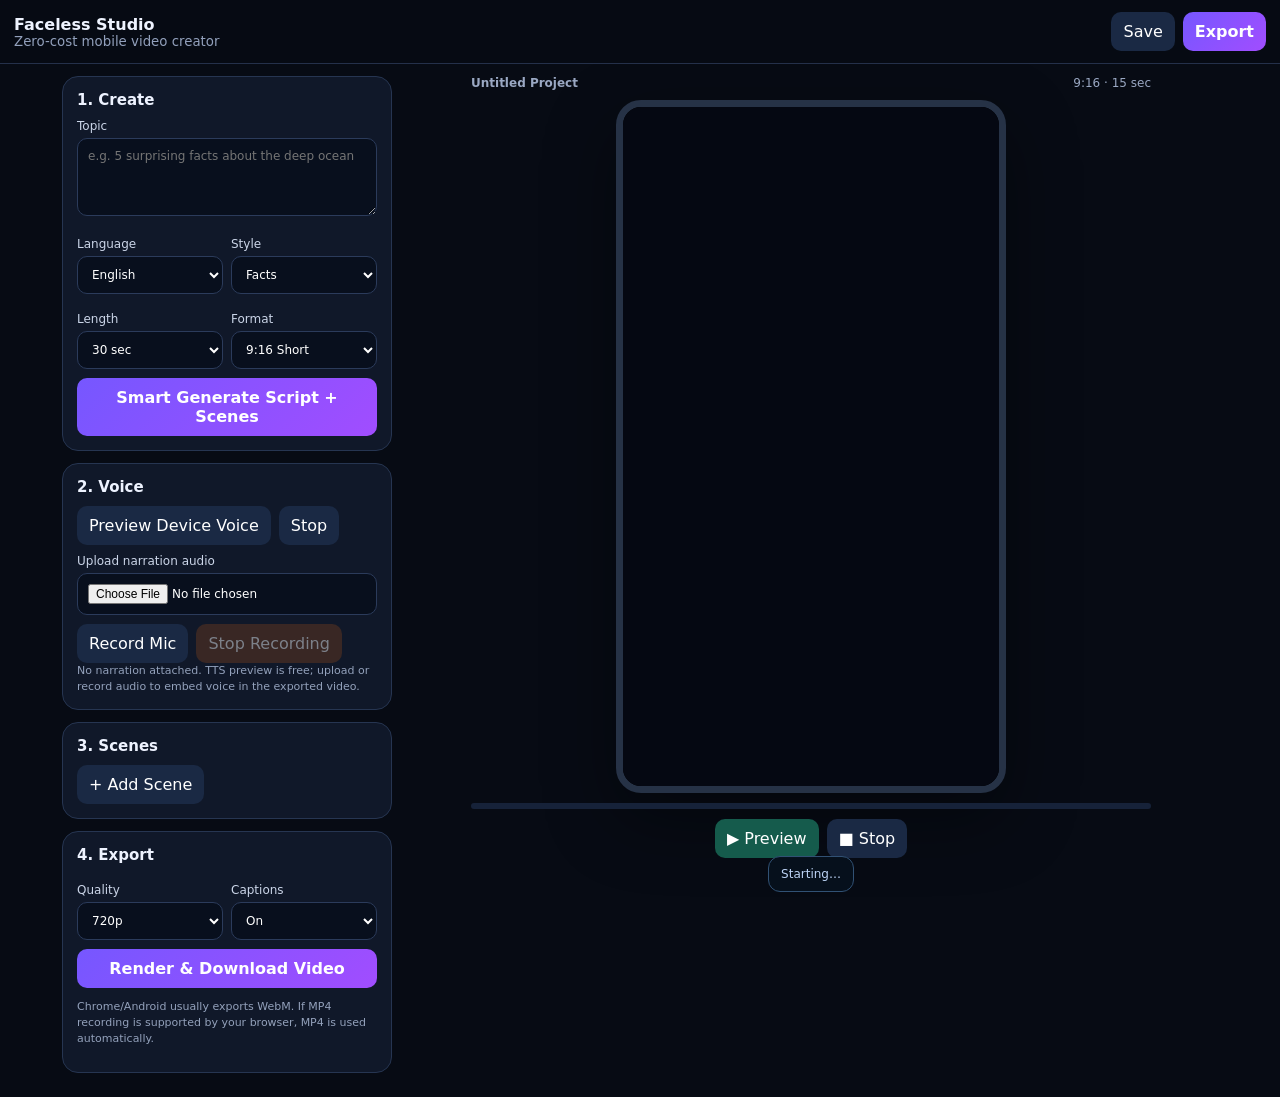
==== faceless-studio/index.html @ f6150e95 "Add zero-cost Faceless Studio live app" ====
<!doctype html>
<html lang="en">
<head>
<meta charset="utf-8">
<meta name="viewport" content="width=device-width,initial-scale=1,viewport-fit=cover">
<meta name="theme-color" content="#0a0f1f">
<title>Faceless Studio Live</title>
<style>
*{box-sizing:border-box}html,body{margin:0;background:#070b14;color:#eef3ff;font-family:system-ui,-apple-system,Segoe UI,Roboto,sans-serif}button,input,select,textarea{font:inherit}button{cursor:pointer}
header{position:sticky;top:0;z-index:20;display:flex;justify-content:space-between;align-items:center;padding:12px 14px;background:rgba(7,11,20,.95);border-bottom:1px solid #24304a}
.brand{font-weight:900}.brand small{display:block;color:#92a0bc;font-weight:500}.wrap{max-width:1180px;margin:auto;padding:12px;display:grid;grid-template-columns:330px 1fr;gap:12px}
.card{background:#101829;border:1px solid #263551;border-radius:16px;padding:14px;margin-bottom:12px}.card h3{margin:0 0 10px;font-size:15px}
label{display:block;font-size:12px;color:#cbd5e8;margin:9px 0}textarea,input,select{width:100%;margin-top:5px;background:#080f1d;color:#fff;border:1px solid #2b3b5b;border-radius:10px;padding:10px;outline:none}textarea{min-height:78px;resize:vertical}
.grid{display:grid;grid-template-columns:1fr 1fr;gap:8px}.row{display:flex;gap:8px;flex-wrap:wrap}.btn{border:0;border-radius:10px;padding:10px 12px;color:#fff;background:#1a2944}.btn.primary{background:linear-gradient(135deg,#7657ff,#a14dff);font-weight:800}.btn.good{background:#155b4c}.btn.warn{background:#6b3b1f}.btn:disabled{opacity:.45}
.stage{display:flex;flex-direction:column;align-items:center;gap:10px}.phone{width:min(390px,86vw);aspect-ratio:9/16;border:7px solid #263246;border-radius:25px;overflow:hidden;background:#000;box-shadow:0 26px 70px rgba(0,0,0,.4)}canvas{width:100%;height:100%;display:block;background:#050812}
.meta{width:min(680px,100%);display:flex;justify-content:space-between;gap:8px;color:#9aa8c3;font-size:12px}.progress{height:6px;background:#162239;border-radius:99px;overflow:hidden;width:min(680px,100%)}.progress>div{height:100%;width:0;background:#7c5cff}
.scene{border:1px solid #293a59;background:#0b1322;border-radius:13px;padding:11px;margin:8px 0}.scene-head{display:flex;justify-content:space-between;gap:8px;align-items:center}.scene-head strong{font-size:12px}.mini{padding:6px 8px;font-size:11px}
.status{position:sticky;bottom:8px;z-index:15;border:1px solid #315174;background:rgba(7,17,30,.96);padding:10px 12px;border-radius:12px;font-size:12px;color:#bcd3f5}.ok{border-color:#276855;color:#bff6e9}.bad{border-color:#803745;color:#ffc6ce}
.note{font-size:11px;color:#93a1bb;line-height:1.45}.media-name{font-size:10px;color:#91a1bc;overflow:hidden;text-overflow:ellipsis;white-space:nowrap}
@media(max-width:780px){.wrap{display:block}.stage{order:-1}.phone{width:min(350px,86vw)}header .row .btn:not(.primary){display:none}}
</style>
</head>
<body>
<header><div class="brand">Faceless Studio <small>Zero-cost mobile video creator</small></div><div class="row"><button class="btn" id="saveBtn">Save</button><button class="btn primary" id="exportTop">Export</button></div></header>
<div class="wrap">
<section>
<div class="card">
<h3>1. Create</h3>
<label>Topic<textarea id="topic" placeholder="e.g. 5 surprising facts about the deep ocean"></textarea></label>
<div class="grid">
<label>Language<select id="lang"><option value="en">English</option><option value="ur">اردو</option><option value="hi">हिन्दी</option></select></label>
<label>Style<select id="style"><option value="facts">Facts</option><option value="story">Story</option><option value="history">History</option><option value="motivation">Motivation</option></select></label>
</div>
<div class="grid">
<label>Length<select id="length"><option value="20">20 sec</option><option value="30" selected>30 sec</option><option value="45">45 sec</option><option value="60">60 sec</option></select></label>
<label>Format<select id="format"><option value="9:16">9:16 Short</option><option value="1:1">1:1 Square</option><option value="16:9">16:9</option></select></label>
</div>
<button class="btn primary" id="generate" style="width:100%">Smart Generate Script + Scenes</button>
</div>
<div class="card">
<h3>2. Voice</h3>
<div class="row"><button class="btn" id="tts">Preview Device Voice</button><button class="btn" id="stopTts">Stop</button></div>
<label>Upload narration audio<input id="audio" type="file" accept="audio/*"></label>
<div class="row"><button class="btn" id="record">Record Mic</button><button class="btn warn" id="stopRecord" disabled>Stop Recording</button></div>
<div class="note" id="audioNote">No narration attached. TTS preview is free; upload or record audio to embed voice in the exported video.</div>
</div>
<div class="card">
<h3>3. Scenes</h3>
<div id="scenes"></div>
<button class="btn" id="addScene">+ Add Scene</button>
</div>
<div class="card">
<h3>4. Export</h3>
<div class="grid"><label>Quality<select id="quality"><option value="720">720p</option><option value="1080">1080p</option></select></label><label>Captions<select id="captions"><option value="yes">On</option><option value="no">Off</option></select></label></div>
<button class="btn primary" id="exportBtn" style="width:100%">Render & Download Video</button>
<p class="note">Chrome/Android usually exports WebM. If MP4 recording is supported by your browser, MP4 is used automatically.</p>
</div>
</section>
<section class="stage">
<div class="meta"><strong id="title">Untitled Project</strong><span id="meta">9:16 · 15 sec</span></div>
<div class="phone" id="phone"><canvas id="canvas" width="720" height="1280"></canvas></div>
<div class="progress"><div id="bar"></div></div>
<div class="row"><button class="btn good" id="play">▶ Preview</button><button class="btn" id="stop">■ Stop</button></div>
<div class="status" id="status">Starting…</div>
</section>
</div>
<script>
(function(){
'use strict';
var $=function(id){return document.getElementById(id)};
var el={topic:$('topic'),lang:$('lang'),style:$('style'),length:$('length'),format:$('format'),generate:$('generate'),scenes:$('scenes'),addScene:$('addScene'),canvas:$('canvas'),phone:$('phone'),title:$('title'),meta:$('meta'),bar:$('bar'),status:$('status'),play:$('play'),stop:$('stop'),tts:$('tts'),stopTts:$('stopTts'),audio:$('audio'),audioNote:$('audioNote'),record:$('record'),stopRecord:$('stopRecord'),quality:$('quality'),captions:$('captions'),exportBtn:$('exportBtn'),exportTop:$('exportTop'),saveBtn:$('saveBtn')};
var ctx=el.canvas.getContext('2d',{alpha:false});
var state={topic:'',lang:'en',style:'facts',length:30,format:'9:16',scenes:[]};
var media={}; var audioBlob=null; var raf=0; var previewStart=0; var recorder=null; var micStream=null; var micChunks=[];
function id(){return 's'+Date.now().toString(36)+Math.random().toString(36).slice(2,8)}
function escapeHtml(s){return String(s).replace(/[&<>"']/g,function(c){return {'&':'&amp;','<':'&lt;','>':'&gt;','"':'&quot;',"'":'&#39;'}[c]})}
function total(){return state.scenes.reduce(function(a,s){return a+(Number(s.duration)||1)},0)}
function readControls(){state.topic=el.topic.value.trim();state.lang=el.lang.value;state.style=el.style.value;state.length=Number(el.length.value)||30;state.format=el.format.value;resize();updateMeta()}
function resize(){var q=Number(el.quality.value)||720,w=720,h=1280;if(state.format==='1:1'){w=q;h=q}else if(state.format==='16:9'){w=q===1080?1920:1280;h=q===1080?1080:720}else{w=q;h=q===1080?1920:1280}el.canvas.width=w;el.canvas.height=h;el.phone.style.aspectRatio=state.format==='1:1'?'1 / 1':state.format==='16:9'?'16 / 9':'9 / 16';draw(0)}
function updateMeta(){el.title.textContent=state.topic||'Untitled Project';el.meta.textContent=state.format+' · '+Math.round(total())+' sec · '+state.scenes.length+' scenes'}
function templates(topic,lang,style){
var t=topic||((lang==='ur')?'دنیا کے حیرت انگیز حقائق':(lang==='hi'?'दुनिया के हैरान करने वाले तथ्य':'Amazing facts that sound impossible'));
var sets={
en:{facts:['Stop scrolling — '+t+' is stranger than it looks.','Here is the first detail most people miss about '+t+'.','Now compare that with what usually happens.','One small fact changes the whole picture.','This is why it matters in the real world.','Save this and share it with someone who loves surprising facts.'],story:['It started with something ordinary: '+t+'.','At first, nobody noticed anything unusual.','Then one detail changed everything.','The next decision made the problem bigger.','The simplest clue finally revealed the answer.','That is why this story is worth remembering.'],history:['You probably never heard this side of '+t+'.','Go back to the moment everything began to change.','One decision created consequences nobody expected.','The detail most summaries leave out came next.','Its effect can still be seen today.','That is why '+t+' still matters.'],motivation:['If '+t+' feels difficult, hear this before you quit.','You do not need perfect conditions — you need one repeatable move.','Small progress becomes powerful when it compounds.','Keep going when nobody is watching.','Make the next step too simple to avoid.','Repeat it tomorrow — that is how momentum is built.']},
ur:{facts:['رکیں — '+t+' کے بارے میں حقیقت آپ کی توقع سے زیادہ دلچسپ ہے۔','پہلی بات وہ ہے جو زیادہ تر لوگ نظر انداز کر دیتے ہیں۔','اب اس کا عام صورتحال سے موازنہ کریں۔','ایک چھوٹی سی حقیقت پوری تصویر بدل دیتی ہے۔','اسی لیے یہ صرف دلچسپ نہیں بلکہ اہم بھی ہے۔','اس ویڈیو کو محفوظ کریں اور کسی دوست کے ساتھ شیئر کریں۔'],story:['کہانی ایک عام سی بات سے شروع ہوئی: '+t+'۔','شروع میں کسی کو کچھ غیر معمولی محسوس نہیں ہوا۔','پھر ایک چھوٹی سی بات نے سب کچھ بدل دیا۔','اگلا فیصلہ مسئلے کو مزید بڑا کر گیا۔','آخرکار سب سے سادہ اشارے نے جواب دے دیا۔','اسی لیے یہ کہانی یاد رکھنے کے قابل ہے۔'],history:['شاید آپ نے '+t+' کا یہ پہلو پہلے نہ سنا ہو۔','اس لمحے پر واپس جائیں جب سب کچھ بدلنے والا تھا۔','ایک فیصلے کے اثرات توقع سے کہیں دور تک گئے۔','پھر وہ بات ہوئی جو اکثر خلاصوں میں چھوٹ جاتی ہے۔','اس کا اثر آج بھی دیکھا جا سکتا ہے۔','اسی لیے '+t+' آج بھی اہم ہے۔'],motivation:['اگر '+t+' مشکل لگ رہا ہے تو ہار ماننے سے پہلے یہ سنیں۔','آپ کو بہترین حالات نہیں، ایک قابلِ تکرار قدم چاہیے۔','چھوٹی پیش رفت وقت کے ساتھ بڑی بن جاتی ہے۔','تب بھی جاری رکھیں جب کوئی دیکھ نہ رہا ہو۔','اگلا قدم اتنا آسان بنائیں کہ بہانہ نہ رہے۔','کل اسے دوبارہ کریں — یہی رفتار بناتی ہے۔']},
hi:{facts:['रुकिए — '+t+' आपकी सोच से ज्यादा दिलचस्प है।','पहली बात वही है जिसे ज्यादातर लोग नजरअंदाज कर देते हैं।','अब इसकी तुलना सामान्य स्थिति से कीजिए।','एक छोटी सी बात पूरी तस्वीर बदल देती है।','इसीलिए यह सिर्फ दिलचस्प नहीं बल्कि उपयोगी भी है।','इसे सेव करें और किसी दोस्त के साथ शेयर करें।'],story:['कहानी एक सामान्य बात से शुरू हुई: '+t+'।','शुरू में किसी ने कुछ असामान्य नहीं देखा।','फिर एक छोटी सी बात ने सब बदल दिया।','अगले फैसले ने समस्या बढ़ा दी।','आखिर सबसे आसान संकेत ने जवाब दे दिया।','यही वजह है कि यह कहानी याद रखने लायक है।'],history:['शायद आपने '+t+' का यह पहलू पहले नहीं सुना।','उस समय पर वापस जाइए जब सब बदलने वाला था।','एक फैसले के असर उम्मीद से बहुत आगे गए।','फिर वह बात हुई जो अक्सर सारांश में छूट जाती है।','उसका असर आज भी देखा जा सकता है।','इसीलिए '+t+' आज भी मायने रखता है।'],motivation:['अगर '+t+' मुश्किल लग रहा है तो हार मानने से पहले सुनिए।','आपको परफेक्ट हालात नहीं, एक दोहराने योग्य कदम चाहिए।','छोटी प्रगति समय के साथ बड़ी बनती है।','तब भी जारी रखें जब कोई देख नहीं रहा हो।','अगला कदम इतना आसान रखें कि बहाना न बचे।','कल फिर दोहराइए — यही मोमेंटम बनाता है।']}
};
return (sets[lang]&&sets[lang][style])||sets.en.facts}
function generate(){readControls();var lines=templates(state.topic,state.lang,state.style);var count=state.length>=45?8:(state.length<=20?5:6);while(lines.length<count)lines=lines.concat(lines);lines=lines.slice(0,count);var d=state.length/count;state.scenes=lines.map(function(x,i){return {id:id(),text:x,duration:Math.round(d*10)/10,color:['#5b4bdb','#14677b','#813a70','#276447','#955923','#344a86','#7a432c','#385c6e'][i%8],name:''}});media={};audioBlob=null;renderScenes();updateMeta();draw(0);setStatus('Generated '+count+' scenes ✓','ok');save()}
function renderScenes(){el.scenes.innerHTML='';state.scenes.forEach(function(s,i){var box=document.createElement('div');box.className='scene';box.innerHTML='<div class="scene-head"><strong>Scene '+(i+1)+'</strong><button class="btn mini remove">Delete</button></div><label>Caption<textarea class="txt">'+escapeHtml(s.text)+'</textarea></label><div class="grid"><label>Seconds<input class="dur" type="number" min="1" max="20" step=".5" value="'+s.duration+'"></label><label>Color<input class="col" type="color" value="'+s.color+'"></label></div><div class="row"><button class="btn mini upload">Add Image/Video</button><button class="btn mini free">Find Free Image</button></div><input class="file" type="file" accept="image/*,video/*" hidden><div class="media-name">'+escapeHtml(s.name||'Gradient background')+'</div>';var txt=box.querySelector('.txt'),dur=box.querySelector('.dur'),col=box.querySelector('.col'),file=box.querySelector('.file'),name=box.querySelector('.media-name');txt.oninput=function(){s.text=txt.value;draw(0);save()};dur.oninput=function(){s.duration=Math.max(1,Number(dur.value)||1);updateMeta();save()};col.oninput=function(){s.color=col.value;draw(0);save()};box.querySelector('.upload').onclick=function(){file.click()};file.onchange=function(){var f=file.files&&file.files[0];if(!f)return;setMedia(s,f);s.name=f.name;name.textContent=f.name;save()};box.querySelector('.free').onclick=function(){findFreeImage(s,name)};box.querySelector('.remove').onclick=function(){if(state.scenes.length<2)return;delete media[s.id];state.scenes=state.scenes.filter(function(x){return x.id!==s.id});renderScenes();updateMeta();draw(0);save()};el.scenes.appendChild(box)})}
function setMedia(s,blob){if(media[s.id]&&media[s.id].url)URL.revokeObjectURL(media[s.id].url);var url=URL.createObjectURL(blob);if(blob.type.indexOf('video/')===0){var v=document.createElement('video');v.src=url;v.muted=true;v.playsInline=true;v.loop=true;v.preload='auto';media[s.id]={type:'video',el:v,url:url,blob:blob}}else{var im=new Image();im.src=url;media[s.id]={type:'image',el:im,url:url,blob:blob}}}
async function findFreeImage(s,label){var q=(state.topic+' '+s.text).trim();if(!q){setStatus('Add a topic first.','bad');return}label.textContent='Searching Wikimedia…';try{var url='https://commons.wikimedia.org/w/api.php?action=query&format=json&origin=*&generator=search&gsrnamespace=6&gsrlimit=8&prop=imageinfo&iiprop=url|mime&iiurlwidth=1200&gsrsearch='+encodeURIComponent(q);var r=await fetch(url);if(!r.ok)throw new Error('search failed');var j=await r.json();var pages=Object.values((j.query&&j.query.pages)||{});var p=pages.find(function(x){var ii=x.imageinfo&&x.imageinfo[0];return ii&&/^image\\/(jpeg|png|webp)$/i.test(ii.mime||'')});if(!p)throw new Error('no image found');var ii=p.imageinfo[0],imgUrl=ii.thumburl||ii.url;var ir=await fetch(imgUrl,{mode:'cors'});if(!ir.ok)throw new Error('image blocked');var b=await ir.blob();setMedia(s,b);s.name=(p.title||'Wikimedia image').replace(/^File:/,'');label.textContent=s.name;setStatus('Free visual added ✓','ok')}catch(e){label.textContent='No free image found';setStatus('Visual search failed: '+e.message,'bad')}}
function findScene(t){var cur=0;for(var i=0;i<state.scenes.length;i++){var d=Number(state.scenes[i].duration)||1;if(t<cur+d||i===state.scenes.length-1)return {s:state.scenes[i],local:t-cur,index:i};cur+=d}return {s:state.scenes[0],local:0,index:0}}
function drawCover(obj,w,h){try{var sw=obj.videoWidth||obj.naturalWidth,sh=obj.videoHeight||obj.naturalHeight;if(!sw||!sh)return;var scale=Math.max(w/sw,h/sh),dw=sw*scale,dh=sh*scale;ctx.drawImage(obj,(w-dw)/2,(h-dh)/2,dw,dh)}catch(e){}}
function wrap(text,max){var words=String(text).split(/\\s+/),lines=[],line='';words.forEach(function(w){var test=line?line+' '+w:w;if(ctx.measureText(test).width>max&&line){lines.push(line);line=w}else line=test});if(line)lines.push(line);return lines.slice(0,5)}
function draw(t){var w=el.canvas.width,h=el.canvas.height;if(!state.scenes.length){ctx.fillStyle='#07101e';ctx.fillRect(0,0,w,h);ctx.fillStyle='#fff';ctx.font='700 '+Math.round(w*.055)+'px system-ui';ctx.textAlign='center';ctx.fillText('Add a topic and tap Generate',w/2,h/2);return}var f=findScene(Math.max(0,Math.min(t,total()-.01))),s=f.s,g=ctx.createLinearGradient(0,0,w,h);g.addColorStop(0,s.color);g.addColorStop(1,'#050812');ctx.fillStyle=g;ctx.fillRect(0,0,w,h);var m=media[s.id];if(m&&m.el){if(m.type==='video'&&m.el.readyState>=2&&isFinite(m.el.duration)&&m.el.duration>0){try{m.el.currentTime=f.local%m.el.duration}catch(e){}}drawCover(m.el,w,h)}var shade=ctx.createLinearGradient(0,0,0,h);shade.addColorStop(0,'rgba(0,0,0,.12)');shade.addColorStop(.55,'rgba(0,0,0,.05)');shade.addColorStop(1,'rgba(0,0,0,.68)');ctx.fillStyle=shade;ctx.fillRect(0,0,w,h);if(el.captions.value==='yes'){ctx.textAlign='center';ctx.textBaseline='middle';ctx.font='800 '+Math.round(w*.055)+'px system-ui';var lines=wrap(s.text,w*.82),lh=Math.round(w*.07),y=h-(lines.length*lh)-h*.07;lines.forEach(function(line,i){var yy=y+i*lh;ctx.lineWidth=Math.max(4,w*.007);ctx.strokeStyle='rgba(0,0,0,.9)';ctx.strokeText(line,w/2,yy);ctx.fillStyle='#fff';ctx.fillText(line,w/2,yy)})}ctx.fillStyle='rgba(0,0,0,.46)';ctx.fillRect(w*.04,h*.035,w*.25,h*.045);ctx.fillStyle='#fff';ctx.font='700 '+Math.round(w*.025)+'px system-ui';ctx.textAlign='left';ctx.fillText('FACELESS STUDIO',w*.06,h*.064)}
function preview(){stop();readControls();previewStart=performance.now();Object.values(media).forEach(function(m){if(m.type==='video'){try{m.el.currentTime=0;m.el.play()}catch(e){}}});var loop=function(now){var t=(now-previewStart)/1000;if(t>=total()){stop();draw(total()-.01);return}draw(t);el.bar.style.width=Math.min(100,t/total()*100)+'%';raf=requestAnimationFrame(loop)};raf=requestAnimationFrame(loop)}
function stop(){if(raf)cancelAnimationFrame(raf);raf=0;el.bar.style.width='0';if(window.speechSynthesis)speechSynthesis.cancel();Object.values(media).forEach(function(m){if(m.type==='video')m.el.pause()})}
function script(){return state.scenes.map(function(s){return s.text}).join(' ')}
function speak(){if(!('speechSynthesis' in window)){setStatus('Device TTS is not supported here.','bad');return}speechSynthesis.cancel();var u=new SpeechSynthesisUtterance(script());u.lang=state.lang==='ur'?'ur-PK':state.lang==='hi'?'hi-IN':'en-US';u.rate=1;speechSynthesis.speak(u);setStatus('Speaking with your device voice…','ok')}
async function startMic(){if(!navigator.mediaDevices||!navigator.mediaDevices.getUserMedia){setStatus('Microphone needs HTTPS/current Chrome.','bad');return}try{micStream=await navigator.mediaDevices.getUserMedia({audio:true});micChunks=[];var type=['audio/webm;codecs=opus','audio/webm','audio/mp4'].find(function(x){return window.MediaRecorder&&MediaRecorder.isTypeSupported(x)})||'';recorder=new MediaRecorder(micStream,type?{mimeType:type}:undefined);recorder.ondataavailable=function(e){if(e.data&&e.data.size)micChunks.push(e.data)};recorder.onstop=function(){audioBlob=new Blob(micChunks,{type:recorder.mimeType||'audio/webm'});micStream.getTracks().forEach(function(t){t.stop()});micStream=null;el.audioNote.textContent='Recorded narration attached · '+(audioBlob.size/1024/1024).toFixed(2)+' MB';setStatus('Narration recorded ✓','ok')};recorder.start(250);el.record.disabled=true;el.stopRecord.disabled=false;setStatus('Recording…','ok')}catch(e){setStatus('Mic error: '+e.message,'bad')}}
function stopMic(){if(recorder&&recorder.state!=='inactive')recorder.stop();el.record.disabled=false;el.stopRecord.disabled=true}
async function render(){if(!window.MediaRecorder||!el.canvas.captureStream){setStatus('Video export is not supported in this browser. Open this page in current Chrome.','bad');return}stop();readControls();el.exportBtn.disabled=el.exportTop.disabled=true;setStatus('Preparing renderer…','ok');var stream=el.canvas.captureStream(30),out=new MediaStream(stream.getVideoTracks()),audioCtx=null,audioEl=null,audioUrl=null;if(audioBlob){try{audioCtx=new (window.AudioContext||window.webkitAudioContext)();var dest=audioCtx.createMediaStreamDestination();audioUrl=URL.createObjectURL(audioBlob);audioEl=new Audio(audioUrl);await new Promise(function(res){audioEl.oncanplaythrough=res;audioEl.onerror=res;audioEl.load()});var src=audioCtx.createMediaElementSource(audioEl);src.connect(dest);dest.stream.getAudioTracks().forEach(function(t){out.addTrack(t)})}catch(e){setStatus('Audio could not be attached; exporting silent video.','bad')}}var types=['video/mp4;codecs=h264,aac','video/mp4','video/webm;codecs=vp8,opus','video/webm'];var mime=types.find(function(x){return MediaRecorder.isTypeSupported(x)})||'';var rec;try{rec=new MediaRecorder(out,mime?{mimeType:mime,videoBitsPerSecond:Number(el.quality.value)===1080?7000000:3500000}:undefined)}catch(e){setStatus('Renderer failed: '+e.message,'bad');el.exportBtn.disabled=el.exportTop.disabled=false;return}var chunks=[];rec.ondataavailable=function(e){if(e.data&&e.data.size)chunks.push(e.data)};var done=new Promise(function(res){rec.onstop=res});rec.start(500);if(audioEl){try{await audioCtx.resume();audioEl.currentTime=0;await audioEl.play()}catch(e){}}var start=performance.now(),dur=total();await new Promise(function(resolve){var tick=function(now){var t=(now-start)/1000;draw(Math.min(t,dur-.01));el.bar.style.width=Math.min(100,t/dur*100)+'%';setStatus('Rendering '+Math.min(100,Math.floor(t/dur*100))+'% — keep this tab open','ok');if(t>=dur){resolve();return}requestAnimationFrame(tick)};requestAnimationFrame(tick)});if(audioEl)audioEl.pause();rec.stop();await done;var blob=new Blob(chunks,{type:rec.mimeType||mime||'video/webm'}),ext=blob.type.indexOf('mp4')>=0?'mp4':'webm';download(blob,(state.topic||'faceless-video').replace(/[^a-z0-9]+/gi,'-').replace(/^-|-$/g,'').slice(0,50)+'.'+ext);setStatus('Export complete ✓ '+ext.toUpperCase()+' · '+(blob.size/1024/1024).toFixed(1)+' MB','ok');if(audioUrl)URL.revokeObjectURL(audioUrl);if(audioCtx)audioCtx.close();el.exportBtn.disabled=el.exportTop.disabled=false;el.bar.style.width='0';resize()}
function download(blob,name){var a=document.createElement('a'),u=URL.createObjectURL(blob);a.href=u;a.download=name||'faceless-video.webm';document.body.appendChild(a);a.click();a.remove();setTimeout(function(){URL.revokeObjectURL(u)},3000)}
function save(){try{localStorage.setItem('faceless-studio-live',JSON.stringify(state))}catch(e){}}
function load(){try{var x=JSON.parse(localStorage.getItem('faceless-studio-live')||'null');if(x&&Array.isArray(x.scenes)){state=x;el.topic.value=state.topic||'';el.lang.value=state.lang||'en';el.style.value=state.style||'facts';el.length.value=String(state.length||30);el.format.value=state.format||'9:16';renderScenes();resize();updateMeta();return true}}catch(e){}return false}
function setStatus(msg,kind){el.status.textContent=msg;el.status.className='status '+(kind||'')}
el.generate.onclick=generate;el.play.onclick=preview;el.stop.onclick=stop;el.tts.onclick=speak;el.stopTts.onclick=function(){if(window.speechSynthesis)speechSynthesis.cancel()};el.addScene.onclick=function(){state.scenes.push({id:id(),text:'New scene caption',duration:5,color:'#5b4bdb',name:''});renderScenes();updateMeta();draw(0);save()};el.audio.onchange=function(){var f=el.audio.files&&el.audio.files[0];if(f){audioBlob=f;el.audioNote.textContent='Narration attached · '+(f.size/1024/1024).toFixed(2)+' MB';setStatus('Audio attached ✓','ok')}};el.record.onclick=startMic;el.stopRecord.onclick=stopMic;el.exportBtn.onclick=render;el.exportTop.onclick=render;el.saveBtn.onclick=function(){readControls();save();setStatus('Project text saved on this device ✓','ok')};el.format.onchange=function(){readControls()};el.quality.onchange=resize;el.captions.onchange=function(){draw(0)};
window.addEventListener('error',function(e){setStatus('Browser error: '+(e.message||'unknown error'),'bad')});
if(!load())generate();else draw(0);
var caps=['canvas'];if(window.MediaRecorder)caps.push('video export');if(navigator.mediaDevices&&navigator.mediaDevices.getUserMedia)caps.push('mic');if('speechSynthesis' in window)caps.push('voice');setStatus('Ready ✓ '+caps.join(' · '),'ok');
})();
</script>
</body>
</html>
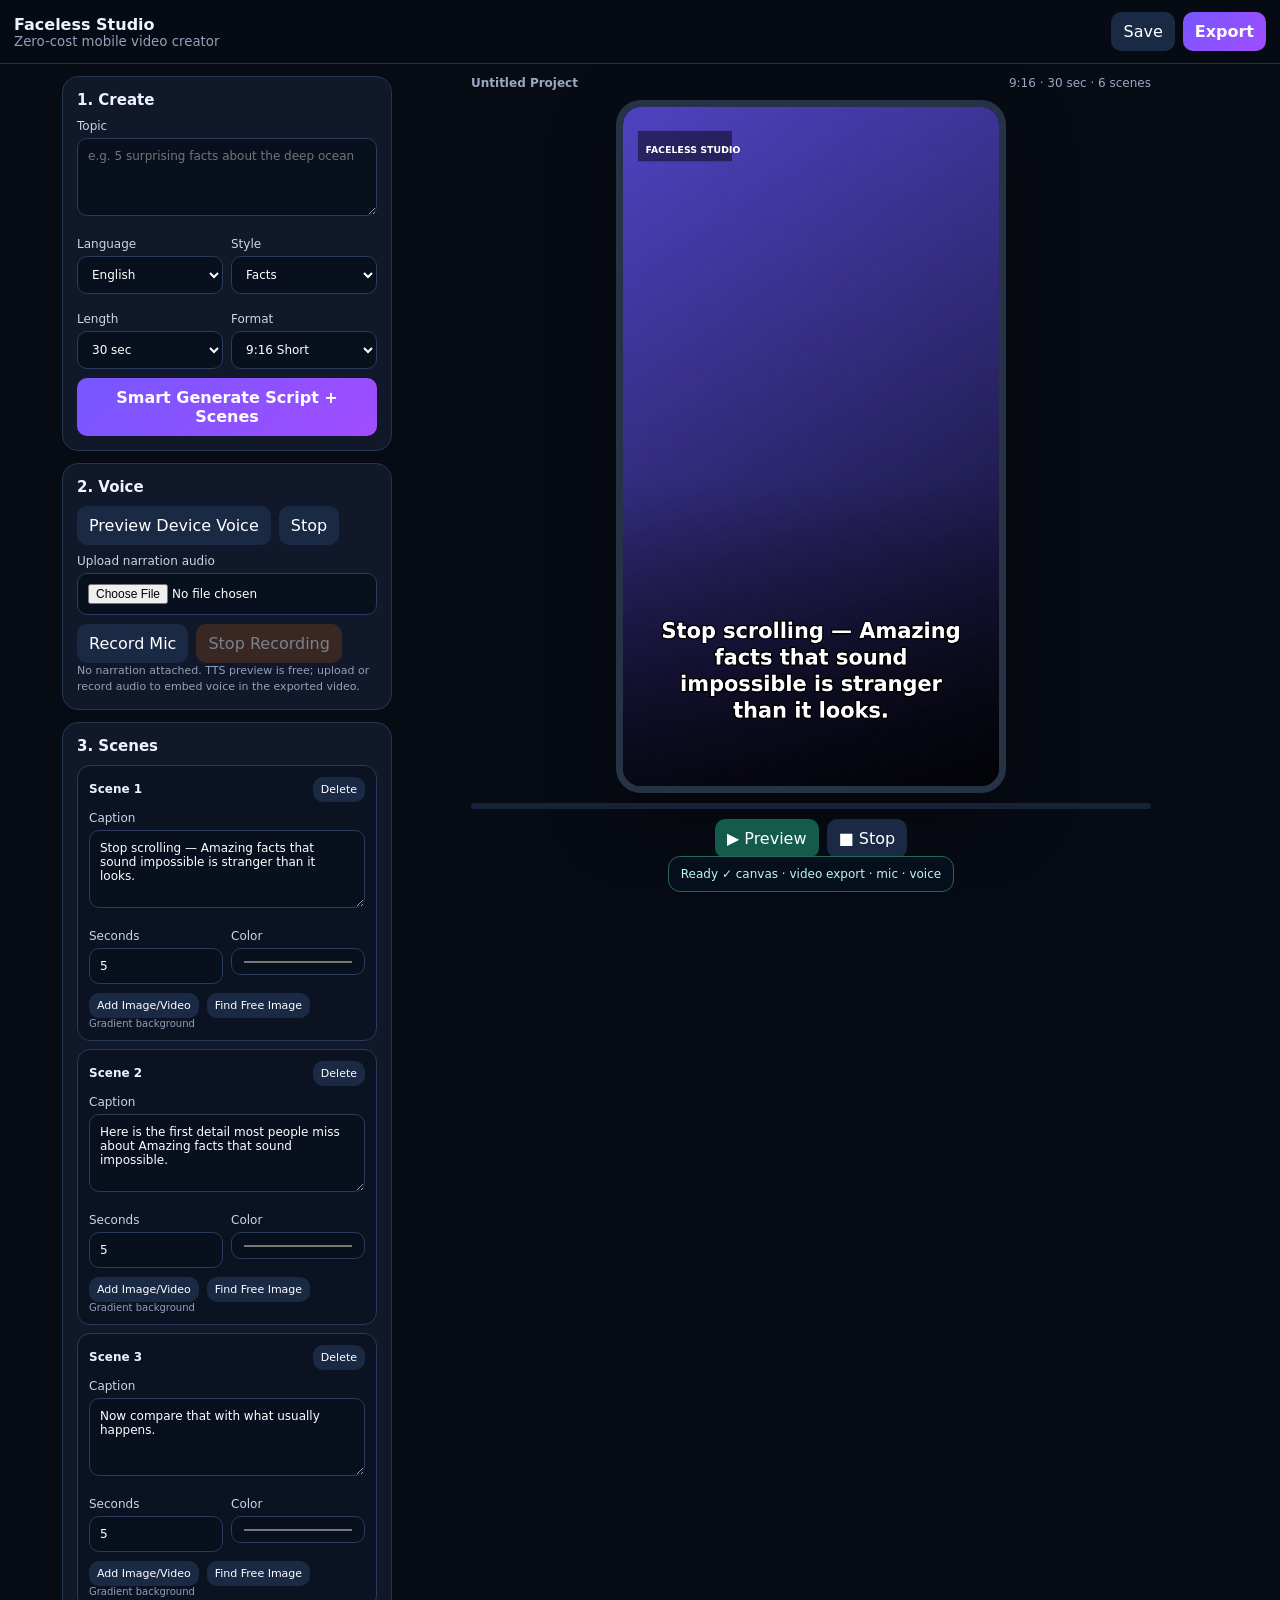
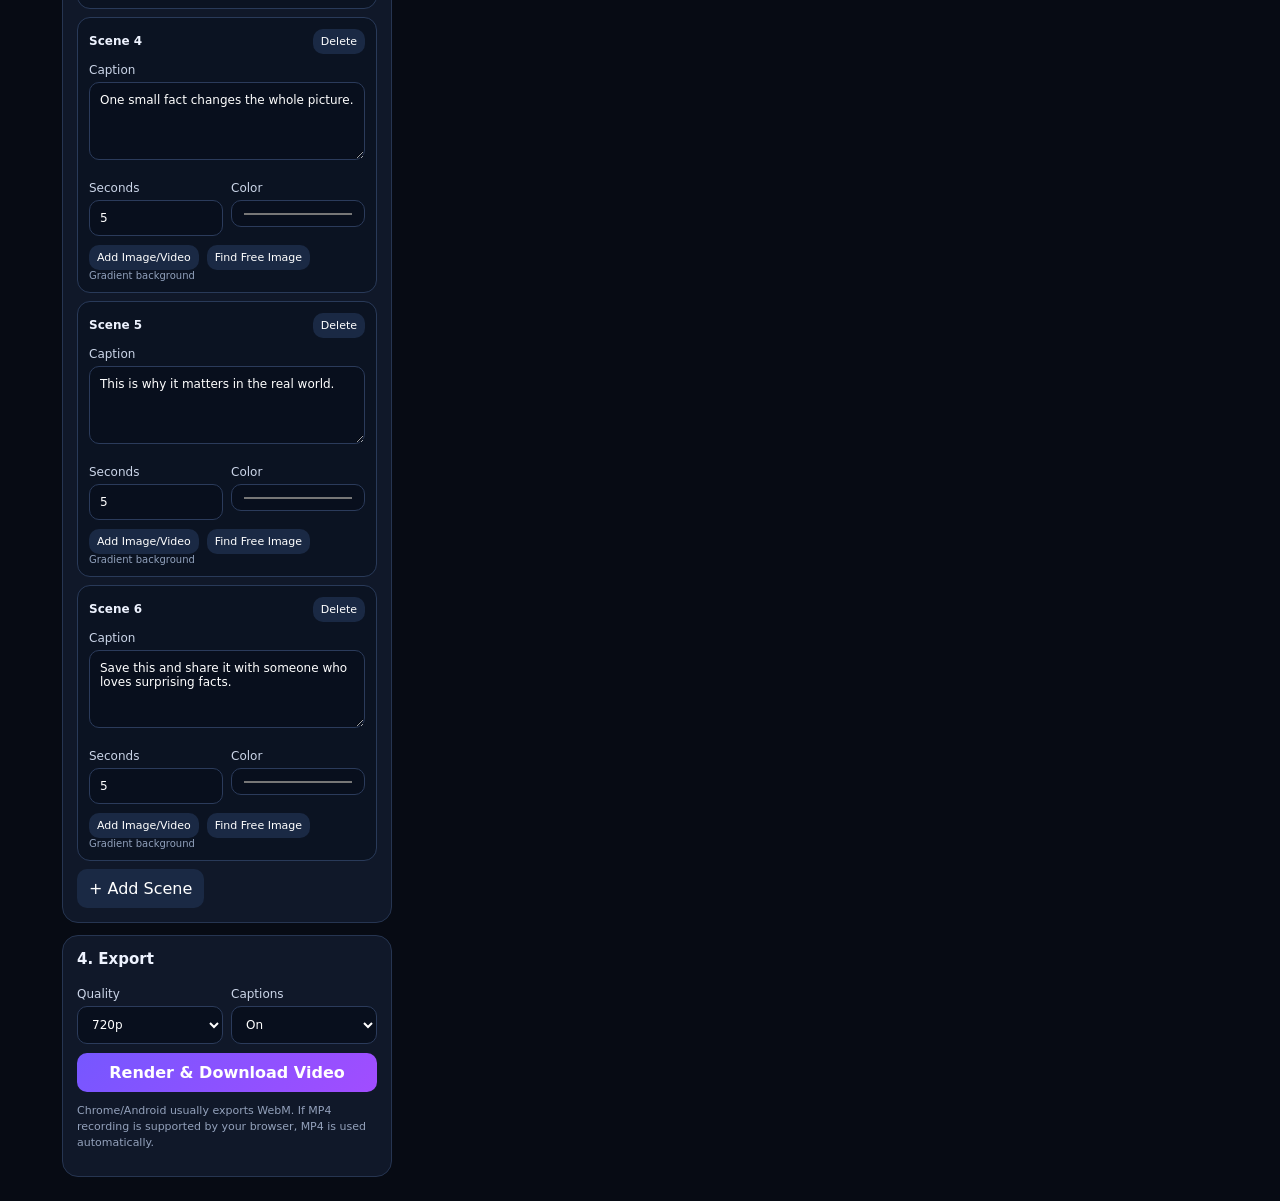
==== commit 8b3cf434: "Fix live app JavaScript compatibility" ====
--- a/faceless-studio/index.html
+++ b/faceless-studio/index.html
@@ -89,10 +89,10 @@
 function generate(){readControls();var lines=templates(state.topic,state.lang,state.style);var count=state.length>=45?8:(state.length<=20?5:6);while(lines.length<count)lines=lines.concat(lines);lines=lines.slice(0,count);var d=state.length/count;state.scenes=lines.map(function(x,i){return {id:id(),text:x,duration:Math.round(d*10)/10,color:['#5b4bdb','#14677b','#813a70','#276447','#955923','#344a86','#7a432c','#385c6e'][i%8],name:''}});media={};audioBlob=null;renderScenes();updateMeta();draw(0);setStatus('Generated '+count+' scenes ✓','ok');save()}
 function renderScenes(){el.scenes.innerHTML='';state.scenes.forEach(function(s,i){var box=document.createElement('div');box.className='scene';box.innerHTML='<div class="scene-head"><strong>Scene '+(i+1)+'</strong><button class="btn mini remove">Delete</button></div><label>Caption<textarea class="txt">'+escapeHtml(s.text)+'</textarea></label><div class="grid"><label>Seconds<input class="dur" type="number" min="1" max="20" step=".5" value="'+s.duration+'"></label><label>Color<input class="col" type="color" value="'+s.color+'"></label></div><div class="row"><button class="btn mini upload">Add Image/Video</button><button class="btn mini free">Find Free Image</button></div><input class="file" type="file" accept="image/*,video/*" hidden><div class="media-name">'+escapeHtml(s.name||'Gradient background')+'</div>';var txt=box.querySelector('.txt'),dur=box.querySelector('.dur'),col=box.querySelector('.col'),file=box.querySelector('.file'),name=box.querySelector('.media-name');txt.oninput=function(){s.text=txt.value;draw(0);save()};dur.oninput=function(){s.duration=Math.max(1,Number(dur.value)||1);updateMeta();save()};col.oninput=function(){s.color=col.value;draw(0);save()};box.querySelector('.upload').onclick=function(){file.click()};file.onchange=function(){var f=file.files&&file.files[0];if(!f)return;setMedia(s,f);s.name=f.name;name.textContent=f.name;save()};box.querySelector('.free').onclick=function(){findFreeImage(s,name)};box.querySelector('.remove').onclick=function(){if(state.scenes.length<2)return;delete media[s.id];state.scenes=state.scenes.filter(function(x){return x.id!==s.id});renderScenes();updateMeta();draw(0);save()};el.scenes.appendChild(box)})}
 function setMedia(s,blob){if(media[s.id]&&media[s.id].url)URL.revokeObjectURL(media[s.id].url);var url=URL.createObjectURL(blob);if(blob.type.indexOf('video/')===0){var v=document.createElement('video');v.src=url;v.muted=true;v.playsInline=true;v.loop=true;v.preload='auto';media[s.id]={type:'video',el:v,url:url,blob:blob}}else{var im=new Image();im.src=url;media[s.id]={type:'image',el:im,url:url,blob:blob}}}
-async function findFreeImage(s,label){var q=(state.topic+' '+s.text).trim();if(!q){setStatus('Add a topic first.','bad');return}label.textContent='Searching Wikimedia…';try{var url='https://commons.wikimedia.org/w/api.php?action=query&format=json&origin=*&generator=search&gsrnamespace=6&gsrlimit=8&prop=imageinfo&iiprop=url|mime&iiurlwidth=1200&gsrsearch='+encodeURIComponent(q);var r=await fetch(url);if(!r.ok)throw new Error('search failed');var j=await r.json();var pages=Object.values((j.query&&j.query.pages)||{});var p=pages.find(function(x){var ii=x.imageinfo&&x.imageinfo[0];return ii&&/^image\\/(jpeg|png|webp)$/i.test(ii.mime||'')});if(!p)throw new Error('no image found');var ii=p.imageinfo[0],imgUrl=ii.thumburl||ii.url;var ir=await fetch(imgUrl,{mode:'cors'});if(!ir.ok)throw new Error('image blocked');var b=await ir.blob();setMedia(s,b);s.name=(p.title||'Wikimedia image').replace(/^File:/,'');label.textContent=s.name;setStatus('Free visual added ✓','ok')}catch(e){label.textContent='No free image found';setStatus('Visual search failed: '+e.message,'bad')}}
+async function findFreeImage(s,label){var q=(state.topic+' '+s.text).trim();if(!q){setStatus('Add a topic first.','bad');return}label.textContent='Searching Wikimedia…';try{var url='https://commons.wikimedia.org/w/api.php?action=query&format=json&origin=*&generator=search&gsrnamespace=6&gsrlimit=8&prop=imageinfo&iiprop=url|mime&iiurlwidth=1200&gsrsearch='+encodeURIComponent(q);var r=await fetch(url);if(!r.ok)throw new Error('search failed');var j=await r.json();var pages=Object.values((j.query&&j.query.pages)||{});var p=pages.find(function(x){var ii=x.imageinfo&&x.imageinfo[0];return ii&&['image/jpeg','image/png','image/webp'].indexOf(String(ii.mime||'').toLowerCase())>=0});if(!p)throw new Error('no image found');var ii=p.imageinfo[0],imgUrl=ii.thumburl||ii.url;var ir=await fetch(imgUrl,{mode:'cors'});if(!ir.ok)throw new Error('image blocked');var b=await ir.blob();setMedia(s,b);s.name=(p.title||'Wikimedia image').replace(/^File:/,'');label.textContent=s.name;setStatus('Free visual added ✓','ok')}catch(e){label.textContent='No free image found';setStatus('Visual search failed: '+e.message,'bad')}}
 function findScene(t){var cur=0;for(var i=0;i<state.scenes.length;i++){var d=Number(state.scenes[i].duration)||1;if(t<cur+d||i===state.scenes.length-1)return {s:state.scenes[i],local:t-cur,index:i};cur+=d}return {s:state.scenes[0],local:0,index:0}}
 function drawCover(obj,w,h){try{var sw=obj.videoWidth||obj.naturalWidth,sh=obj.videoHeight||obj.naturalHeight;if(!sw||!sh)return;var scale=Math.max(w/sw,h/sh),dw=sw*scale,dh=sh*scale;ctx.drawImage(obj,(w-dw)/2,(h-dh)/2,dw,dh)}catch(e){}}
-function wrap(text,max){var words=String(text).split(/\\s+/),lines=[],line='';words.forEach(function(w){var test=line?line+' '+w:w;if(ctx.measureText(test).width>max&&line){lines.push(line);line=w}else line=test});if(line)lines.push(line);return lines.slice(0,5)}
+function wrap(text,max){var words=String(text).trim().split(/\s+/),lines=[],line='';words.forEach(function(w){var test=line?line+' '+w:w;if(ctx.measureText(test).width>max&&line){lines.push(line);line=w}else line=test});if(line)lines.push(line);return lines.slice(0,5)}
 function draw(t){var w=el.canvas.width,h=el.canvas.height;if(!state.scenes.length){ctx.fillStyle='#07101e';ctx.fillRect(0,0,w,h);ctx.fillStyle='#fff';ctx.font='700 '+Math.round(w*.055)+'px system-ui';ctx.textAlign='center';ctx.fillText('Add a topic and tap Generate',w/2,h/2);return}var f=findScene(Math.max(0,Math.min(t,total()-.01))),s=f.s,g=ctx.createLinearGradient(0,0,w,h);g.addColorStop(0,s.color);g.addColorStop(1,'#050812');ctx.fillStyle=g;ctx.fillRect(0,0,w,h);var m=media[s.id];if(m&&m.el){if(m.type==='video'&&m.el.readyState>=2&&isFinite(m.el.duration)&&m.el.duration>0){try{m.el.currentTime=f.local%m.el.duration}catch(e){}}drawCover(m.el,w,h)}var shade=ctx.createLinearGradient(0,0,0,h);shade.addColorStop(0,'rgba(0,0,0,.12)');shade.addColorStop(.55,'rgba(0,0,0,.05)');shade.addColorStop(1,'rgba(0,0,0,.68)');ctx.fillStyle=shade;ctx.fillRect(0,0,w,h);if(el.captions.value==='yes'){ctx.textAlign='center';ctx.textBaseline='middle';ctx.font='800 '+Math.round(w*.055)+'px system-ui';var lines=wrap(s.text,w*.82),lh=Math.round(w*.07),y=h-(lines.length*lh)-h*.07;lines.forEach(function(line,i){var yy=y+i*lh;ctx.lineWidth=Math.max(4,w*.007);ctx.strokeStyle='rgba(0,0,0,.9)';ctx.strokeText(line,w/2,yy);ctx.fillStyle='#fff';ctx.fillText(line,w/2,yy)})}ctx.fillStyle='rgba(0,0,0,.46)';ctx.fillRect(w*.04,h*.035,w*.25,h*.045);ctx.fillStyle='#fff';ctx.font='700 '+Math.round(w*.025)+'px system-ui';ctx.textAlign='left';ctx.fillText('FACELESS STUDIO',w*.06,h*.064)}
 function preview(){stop();readControls();previewStart=performance.now();Object.values(media).forEach(function(m){if(m.type==='video'){try{m.el.currentTime=0;m.el.play()}catch(e){}}});var loop=function(now){var t=(now-previewStart)/1000;if(t>=total()){stop();draw(total()-.01);return}draw(t);el.bar.style.width=Math.min(100,t/total()*100)+'%';raf=requestAnimationFrame(loop)};raf=requestAnimationFrame(loop)}
 function stop(){if(raf)cancelAnimationFrame(raf);raf=0;el.bar.style.width='0';if(window.speechSynthesis)speechSynthesis.cancel();Object.values(media).forEach(function(m){if(m.type==='video')m.el.pause()})}
